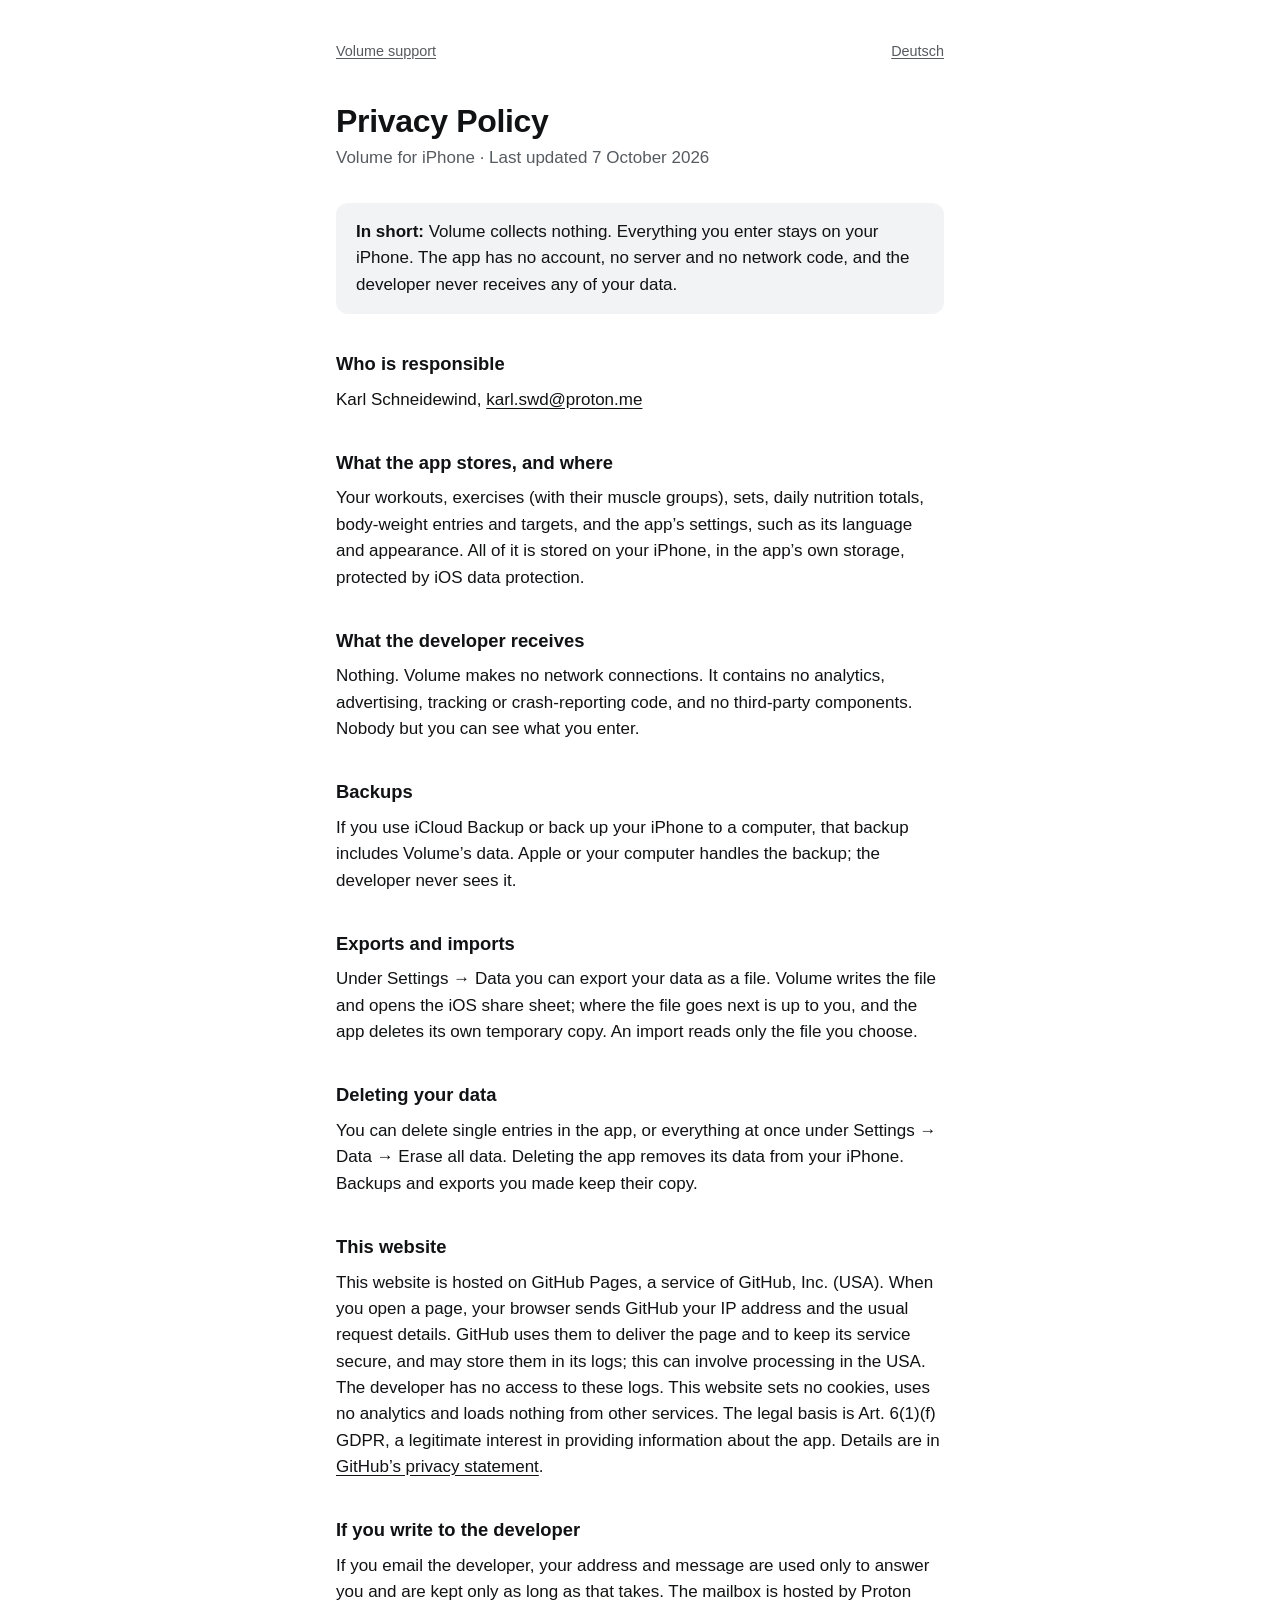
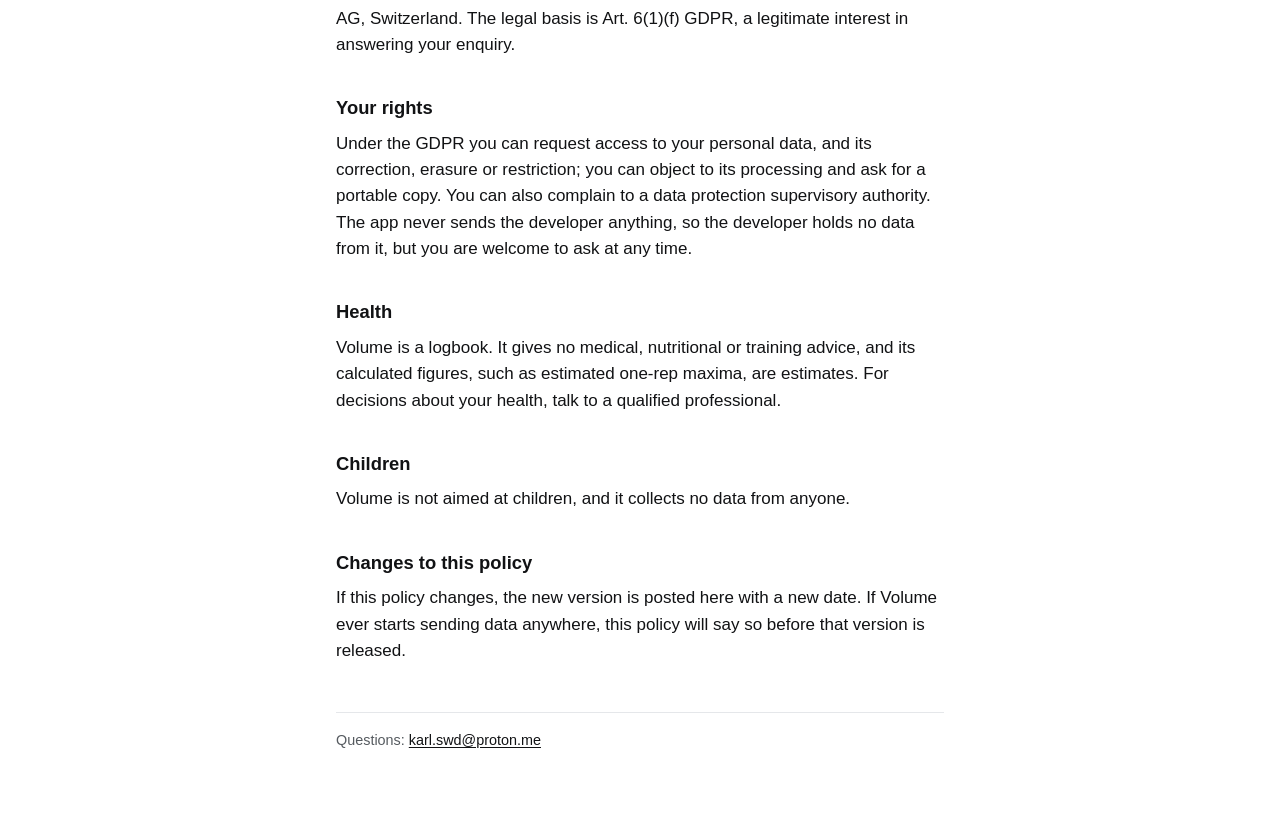
==== privacy/index.html @ c9b01357 "Privacy policy and support page, English and German" ====
<!doctype html>
<html lang="en">
<head>
  <meta charset="utf-8">
  <meta name="viewport" content="width=device-width, initial-scale=1">
  <title>Privacy Policy – Volume</title>
  <link rel="stylesheet" href="../style.css">
  <link rel="alternate" hreflang="de" href="../de/datenschutz/">
</head>
<body>
<main>
  <nav><a href="../">Volume support</a><a href="../de/datenschutz/" lang="de">Deutsch</a></nav>

  <h1>Privacy Policy</h1>
  <p class="meta">Volume for iPhone · Last updated 7 October 2026</p>

  <div class="summary">
    <p><strong>In short:</strong> Volume collects nothing. Everything you enter stays on your iPhone.
    The app has no account, no server and no network code, and the developer never receives any of
    your data.</p>
  </div>

  <h2>Who is responsible</h2>
  <p>Karl Schneidewind, <a href="mailto:karl.swd@proton.me">karl.swd@proton.me</a></p>

  <h2>What the app stores, and where</h2>
  <p>Your workouts, exercises (with their muscle groups), sets, daily nutrition totals, body-weight
  entries and targets, and the app’s settings, such as its language and appearance. All of it is
  stored on your iPhone, in the app’s own storage, protected by iOS data protection.</p>

  <h2>What the developer receives</h2>
  <p>Nothing. Volume makes no network connections. It contains no analytics, advertising, tracking
  or crash-reporting code, and no third-party components. Nobody but you can see what you enter.</p>


  <h2>Backups</h2>
  <p>If you use iCloud Backup or back up your iPhone to a computer, that backup includes Volume’s
  data. Apple or your computer handles the backup; the developer never sees it.</p>

  <h2>Exports and imports</h2>
  <p>Under Settings → Data you can export your data as a file. Volume writes the file and opens the
  iOS share sheet; where the file goes next is up to you, and the app deletes its own temporary copy.
  An import reads only the file you choose.</p>

  <h2>Deleting your data</h2>
  <p>You can delete single entries in the app, or everything at once under Settings → Data → Erase all
  data. Deleting the app removes its data from your iPhone. Backups and exports you made keep their copy.</p>

  <h2>This website</h2>
  <p>This website is hosted on GitHub Pages, a service of GitHub, Inc. (USA). When you open a page,
  your browser sends GitHub your IP address and the usual request details. GitHub uses them to deliver
  the page and to keep its service secure, and may store them in its logs; this can involve processing
  in the USA. The developer has no access to these logs. This website sets no cookies, uses no
  analytics and loads nothing from other services. The legal basis is Art. 6(1)(f) GDPR, a legitimate
  interest in providing information about the app. Details are in
  <a href="https://docs.github.com/en/site-policy/privacy-policies/github-general-privacy-statement">GitHub’s
  privacy statement</a>.</p>

  <h2>If you write to the developer</h2>
  <p>If you email the developer, your address and message are used only to answer you and are kept
  only as long as that takes. The mailbox is hosted by Proton AG, Switzerland. The legal basis is
  Art. 6(1)(f) GDPR, a legitimate interest in answering your enquiry.</p>

  <h2>Your rights</h2>
  <p>Under the GDPR you can request access to your personal data, and its correction, erasure or
  restriction; you can object to its processing and ask for a portable copy. You can also complain to a
  data protection supervisory authority. The app never sends the developer anything, so the developer
  holds no data from it, but you are welcome to ask at any time.</p>

  <h2>Health</h2>
  <p>Volume is a logbook. It gives no medical, nutritional or training advice, and its calculated
  figures, such as estimated one-rep maxima, are estimates. For decisions about your health, talk to a
  qualified professional.</p>

  <h2>Children</h2>
  <p>Volume is not aimed at children, and it collects no data from anyone.</p>

  <h2>Changes to this policy</h2>
  <p>If this policy changes, the new version is posted here with a new date. If Volume ever starts
  sending data anywhere, this policy will say so before that version is released.</p>

  <footer>Questions: <a href="mailto:karl.swd@proton.me">karl.swd@proton.me</a></footer>
</main>
</body>
</html>
---- style.css ----
/* Volume's public pages: the privacy policy and the support page, in English and German.
   Colours are copies of App/Features/Shared/Theme.swift. Nothing is loaded from anywhere else —
   no fonts, no scripts, no analytics — so a visit sends nothing beyond what GitHub Pages logs. */
:root {
  --surface: #ffffff;
  --surface-raised: #f2f3f5;
  --ink: #111214;
  --ink-secondary: #565b60;
  --hairline: #e5e7ea;
}
@media (prefers-color-scheme: dark) {
  :root {
    --surface: #0e0f11;
    --surface-raised: #1a1c1f;
    --ink: #f4f5f7;
    --ink-secondary: #a3a9af;
    --hairline: #2a2d32;
  }
}
* { box-sizing: border-box; }
html { -webkit-text-size-adjust: 100%; }
body {
  margin: 0;
  background: var(--surface);
  color: var(--ink);
  font: 17px/1.55 -apple-system, BlinkMacSystemFont, "Helvetica Neue", Helvetica, Arial, sans-serif;
}
main { max-width: 40rem; margin: 0 auto; padding: 2.5rem 1rem 4rem; }
nav { display: flex; justify-content: space-between; gap: 1rem; font-size: 0.9rem; margin-bottom: 2.5rem; }
nav a { color: var(--ink-secondary); }
h1 { font-size: 2rem; line-height: 1.2; margin: 0 0 0.25rem; letter-spacing: -0.01em; }
h2 { font-size: 1.15rem; margin: 2.25rem 0 0.5rem; }
p, ul { margin: 0 0 1rem; }
ul { padding-left: 1.25rem; }
li { margin-bottom: 0.4rem; }
a { color: var(--ink); text-underline-offset: 0.15em; }
.meta { color: var(--ink-secondary); margin-bottom: 2rem; }
.summary { background: var(--surface-raised); border-radius: 12px; padding: 1rem 1.25rem; }
.summary p:last-child { margin-bottom: 0; }
footer { margin-top: 3rem; padding-top: 1rem; border-top: 1px solid var(--hairline); color: var(--ink-secondary); font-size: 0.9rem; }
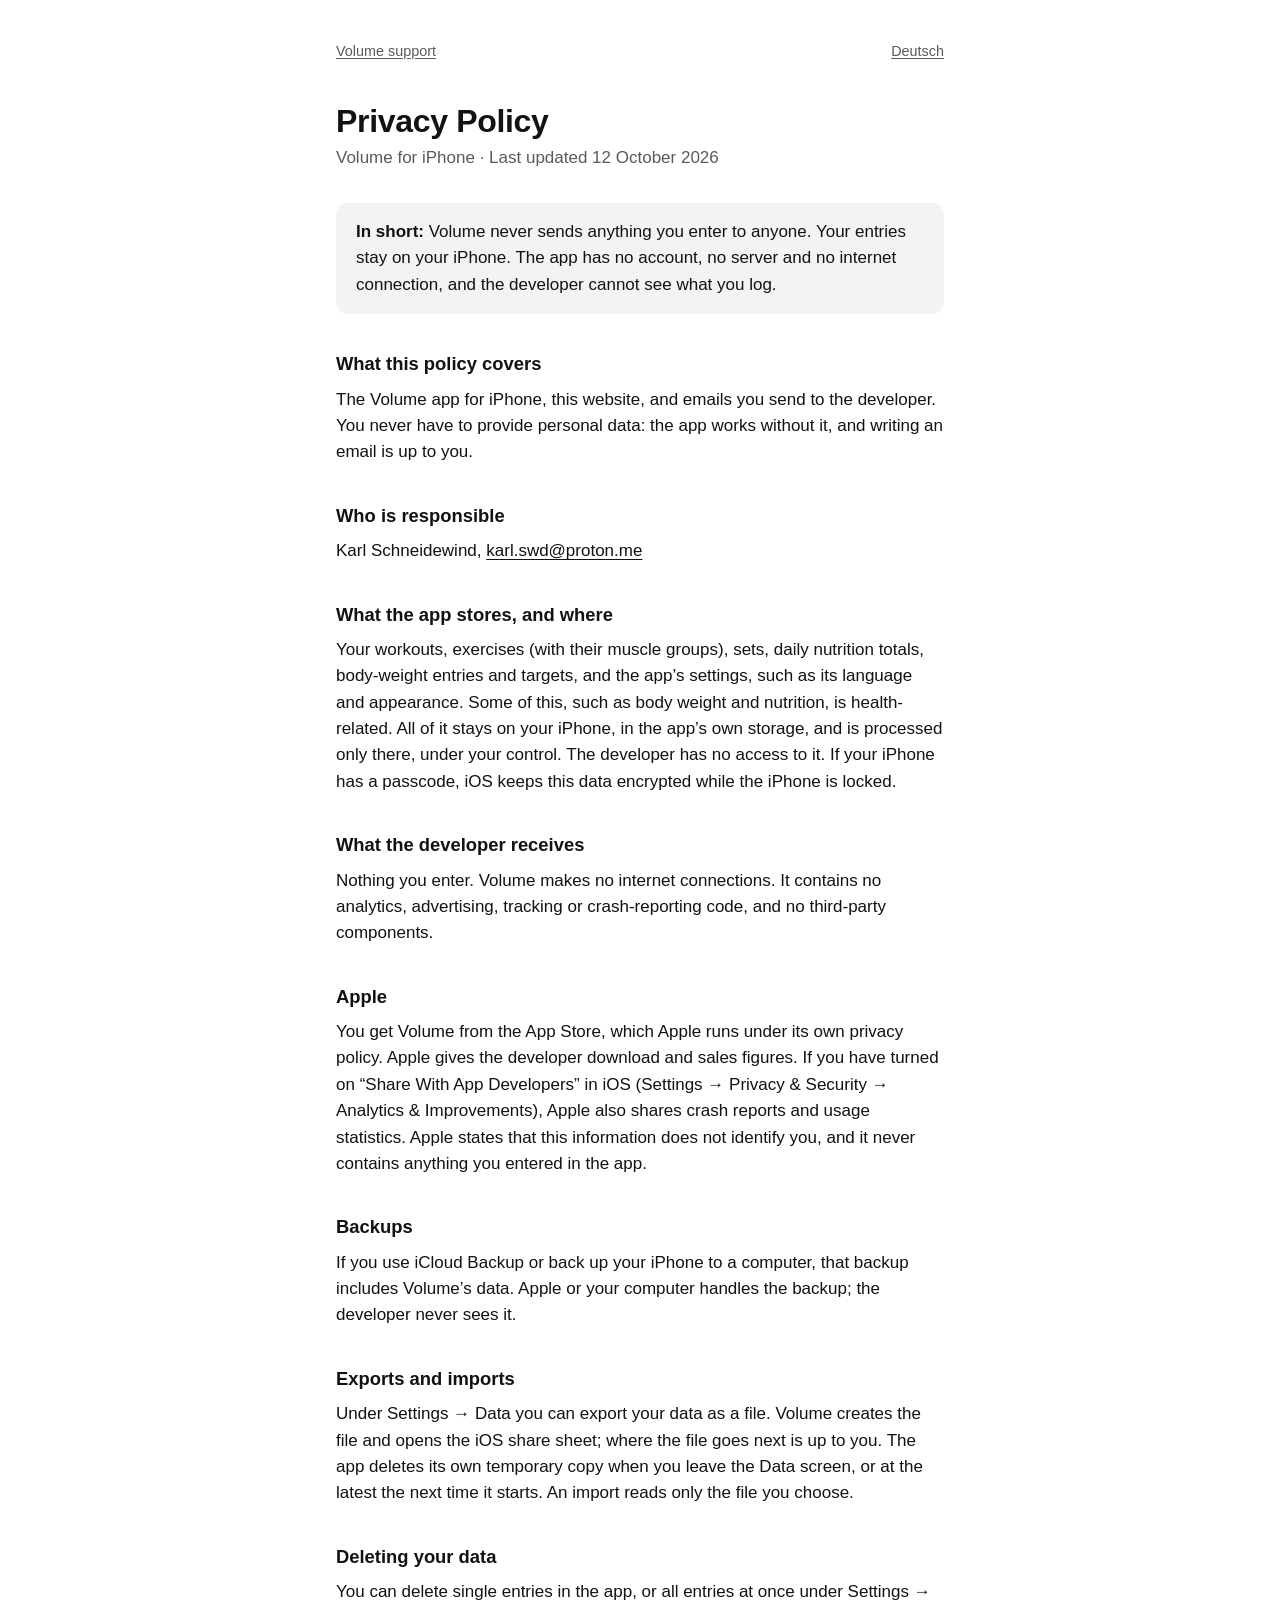
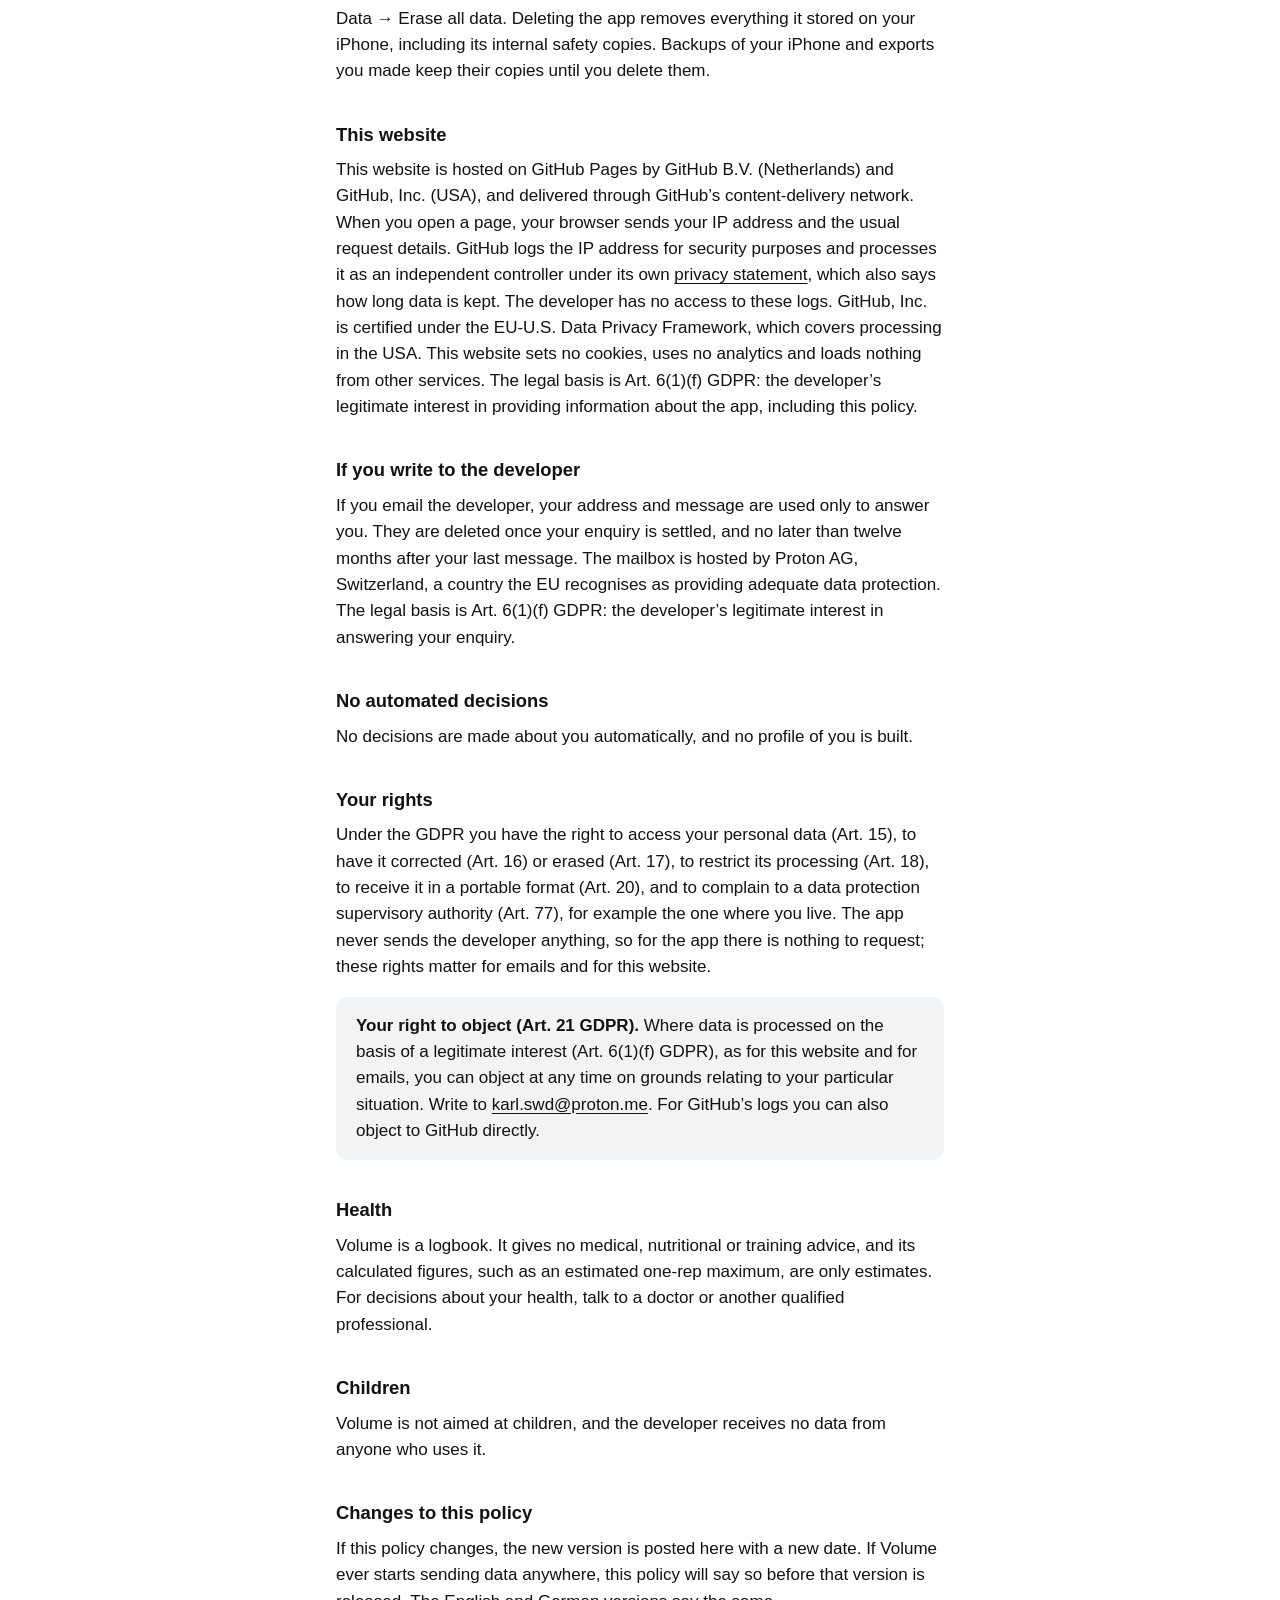
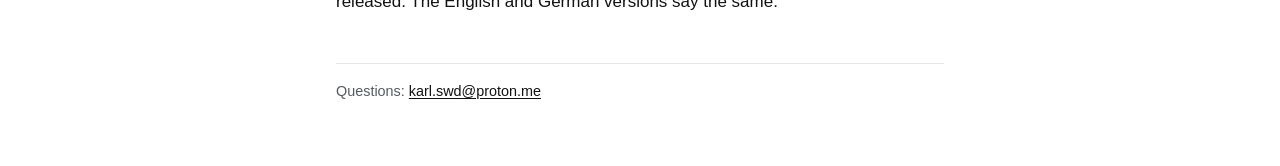
==== commit 76276023: "Privacy policy: review fixes — transfers, retention, right to object, Apple, scope" ====
--- a/privacy/index.html
+++ b/privacy/index.html
@@ -12,72 +12,104 @@
   <nav><a href="../">Volume support</a><a href="../de/datenschutz/" lang="de">Deutsch</a></nav>
 
   <h1>Privacy Policy</h1>
-  <p class="meta">Volume for iPhone · Last updated 7 October 2026</p>
+  <p class="meta">Volume for iPhone · Last updated 12 October 2026</p>
 
   <div class="summary">
-    <p><strong>In short:</strong> Volume collects nothing. Everything you enter stays on your iPhone.
-    The app has no account, no server and no network code, and the developer never receives any of
-    your data.</p>
+    <p><strong>In short:</strong> Volume never sends anything you enter to anyone. Your entries stay on
+    your iPhone. The app has no account, no server and no internet connection, and the developer
+    cannot see what you log.</p>
   </div>
+
+  <h2>What this policy covers</h2>
+  <p>The Volume app for iPhone, this website, and emails you send to the developer. You never have
+  to provide personal data: the app works without it, and writing an email is up to you.</p>
 
   <h2>Who is responsible</h2>
   <p>Karl Schneidewind, <a href="mailto:karl.swd@proton.me">karl.swd@proton.me</a></p>
 
   <h2>What the app stores, and where</h2>
   <p>Your workouts, exercises (with their muscle groups), sets, daily nutrition totals, body-weight
-  entries and targets, and the app’s settings, such as its language and appearance. All of it is
-  stored on your iPhone, in the app’s own storage, protected by iOS data protection.</p>
+  entries and targets, and the app’s settings, such as its language and appearance. Some of this, such
+  as body weight and nutrition, is health-related. All of it stays on your iPhone, in the app’s own
+  storage, and is processed only there, under your control. The developer has no access to it. If
+  your iPhone has a passcode, iOS keeps this data encrypted while the iPhone is locked.</p>
 
   <h2>What the developer receives</h2>
-  <p>Nothing. Volume makes no network connections. It contains no analytics, advertising, tracking
-  or crash-reporting code, and no third-party components. Nobody but you can see what you enter.</p>
+  <p>Nothing you enter. Volume makes no internet connections. It contains no analytics, advertising,
+  tracking or crash-reporting code, and no third-party components.</p>
 
+  <h2>Apple</h2>
+  <p>You get Volume from the App Store, which Apple runs under its own privacy policy. Apple gives
+  the developer download and sales figures. If you have turned on “Share With App Developers” in iOS
+  (Settings → Privacy &amp; Security → Analytics &amp; Improvements), Apple also shares crash reports
+  and usage statistics. Apple states that this information does not identify you, and it never
+  contains anything you entered in the app.</p>
 
   <h2>Backups</h2>
   <p>If you use iCloud Backup or back up your iPhone to a computer, that backup includes Volume’s
   data. Apple or your computer handles the backup; the developer never sees it.</p>
 
   <h2>Exports and imports</h2>
-  <p>Under Settings → Data you can export your data as a file. Volume writes the file and opens the
-  iOS share sheet; where the file goes next is up to you, and the app deletes its own temporary copy.
-  An import reads only the file you choose.</p>
+  <p>Under Settings → Data you can export your data as a file. Volume creates the file and opens the
+  iOS share sheet; where the file goes next is up to you. The app deletes its own temporary copy when
+  you leave the Data screen, or at the latest the next time it starts. An import reads only the file
+  you choose.</p>
 
   <h2>Deleting your data</h2>
-  <p>You can delete single entries in the app, or everything at once under Settings → Data → Erase all
-  data. Deleting the app removes its data from your iPhone. Backups and exports you made keep their copy.</p>
+  <p>You can delete single entries in the app, or all entries at once under Settings → Data → Erase
+  all data. Deleting the app removes everything it stored on your iPhone, including its internal
+  safety copies. Backups of your iPhone and exports you made keep their copies until you delete
+  them.</p>
 
   <h2>This website</h2>
-  <p>This website is hosted on GitHub Pages, a service of GitHub, Inc. (USA). When you open a page,
-  your browser sends GitHub your IP address and the usual request details. GitHub uses them to deliver
-  the page and to keep its service secure, and may store them in its logs; this can involve processing
-  in the USA. The developer has no access to these logs. This website sets no cookies, uses no
-  analytics and loads nothing from other services. The legal basis is Art. 6(1)(f) GDPR, a legitimate
-  interest in providing information about the app. Details are in
-  <a href="https://docs.github.com/en/site-policy/privacy-policies/github-general-privacy-statement">GitHub’s
-  privacy statement</a>.</p>
+  <p>This website is hosted on GitHub Pages by GitHub B.V. (Netherlands) and GitHub, Inc. (USA), and
+  delivered through GitHub’s content-delivery network. When you open a page, your browser sends your
+  IP address and the usual request details. GitHub logs the IP address for security purposes and
+  processes it as an independent controller under its own
+  <a href="https://docs.github.com/en/site-policy/privacy-policies/github-general-privacy-statement">privacy
+  statement</a>, which also says how long data is kept. The developer has no access to these logs.
+  GitHub, Inc. is certified under the EU-U.S. Data Privacy Framework, which covers processing in the
+  USA. This website sets no cookies, uses no analytics and loads nothing from other services. The
+  legal basis is Art. 6(1)(f) GDPR: the developer’s legitimate interest in providing information about
+  the app, including this policy.</p>
 
   <h2>If you write to the developer</h2>
-  <p>If you email the developer, your address and message are used only to answer you and are kept
-  only as long as that takes. The mailbox is hosted by Proton AG, Switzerland. The legal basis is
-  Art. 6(1)(f) GDPR, a legitimate interest in answering your enquiry.</p>
+  <p>If you email the developer, your address and message are used only to answer you. They are
+  deleted once your enquiry is settled, and no later than twelve months after your last message. The
+  mailbox is hosted by Proton AG, Switzerland, a country the EU recognises as providing adequate data
+  protection. The legal basis is Art. 6(1)(f) GDPR: the developer’s legitimate interest in answering
+  your enquiry.</p>
+
+  <h2>No automated decisions</h2>
+  <p>No decisions are made about you automatically, and no profile of you is built.</p>
 
   <h2>Your rights</h2>
-  <p>Under the GDPR you can request access to your personal data, and its correction, erasure or
-  restriction; you can object to its processing and ask for a portable copy. You can also complain to a
-  data protection supervisory authority. The app never sends the developer anything, so the developer
-  holds no data from it, but you are welcome to ask at any time.</p>
+  <p>Under the GDPR you have the right to access your personal data (Art. 15), to have it corrected
+  (Art. 16) or erased (Art. 17), to restrict its processing (Art. 18), to receive it in a portable
+  format (Art. 20), and to complain to a data protection supervisory authority (Art. 77), for example
+  the one where you live. The app never sends the developer anything, so for the app there is nothing
+  to request; these rights matter for emails and for this website.</p>
+
+  <div class="summary">
+    <p><strong>Your right to object (Art. 21 GDPR).</strong> Where data is processed on the basis of
+    a legitimate interest (Art. 6(1)(f) GDPR), as for this website and for emails, you can object at
+    any time on grounds relating to your particular situation. Write to
+    <a href="mailto:karl.swd@proton.me">karl.swd@proton.me</a>. For GitHub’s logs you can also object
+    to GitHub directly.</p>
+  </div>
 
   <h2>Health</h2>
   <p>Volume is a logbook. It gives no medical, nutritional or training advice, and its calculated
-  figures, such as estimated one-rep maxima, are estimates. For decisions about your health, talk to a
-  qualified professional.</p>
+  figures, such as an estimated one-rep maximum, are only estimates. For decisions about your health,
+  talk to a doctor or another qualified professional.</p>
 
   <h2>Children</h2>
-  <p>Volume is not aimed at children, and it collects no data from anyone.</p>
+  <p>Volume is not aimed at children, and the developer receives no data from anyone who uses it.</p>
 
   <h2>Changes to this policy</h2>
   <p>If this policy changes, the new version is posted here with a new date. If Volume ever starts
-  sending data anywhere, this policy will say so before that version is released.</p>
+  sending data anywhere, this policy will say so before that version is released. The English and
+  German versions say the same.</p>
 
   <footer>Questions: <a href="mailto:karl.swd@proton.me">karl.swd@proton.me</a></footer>
 </main>
